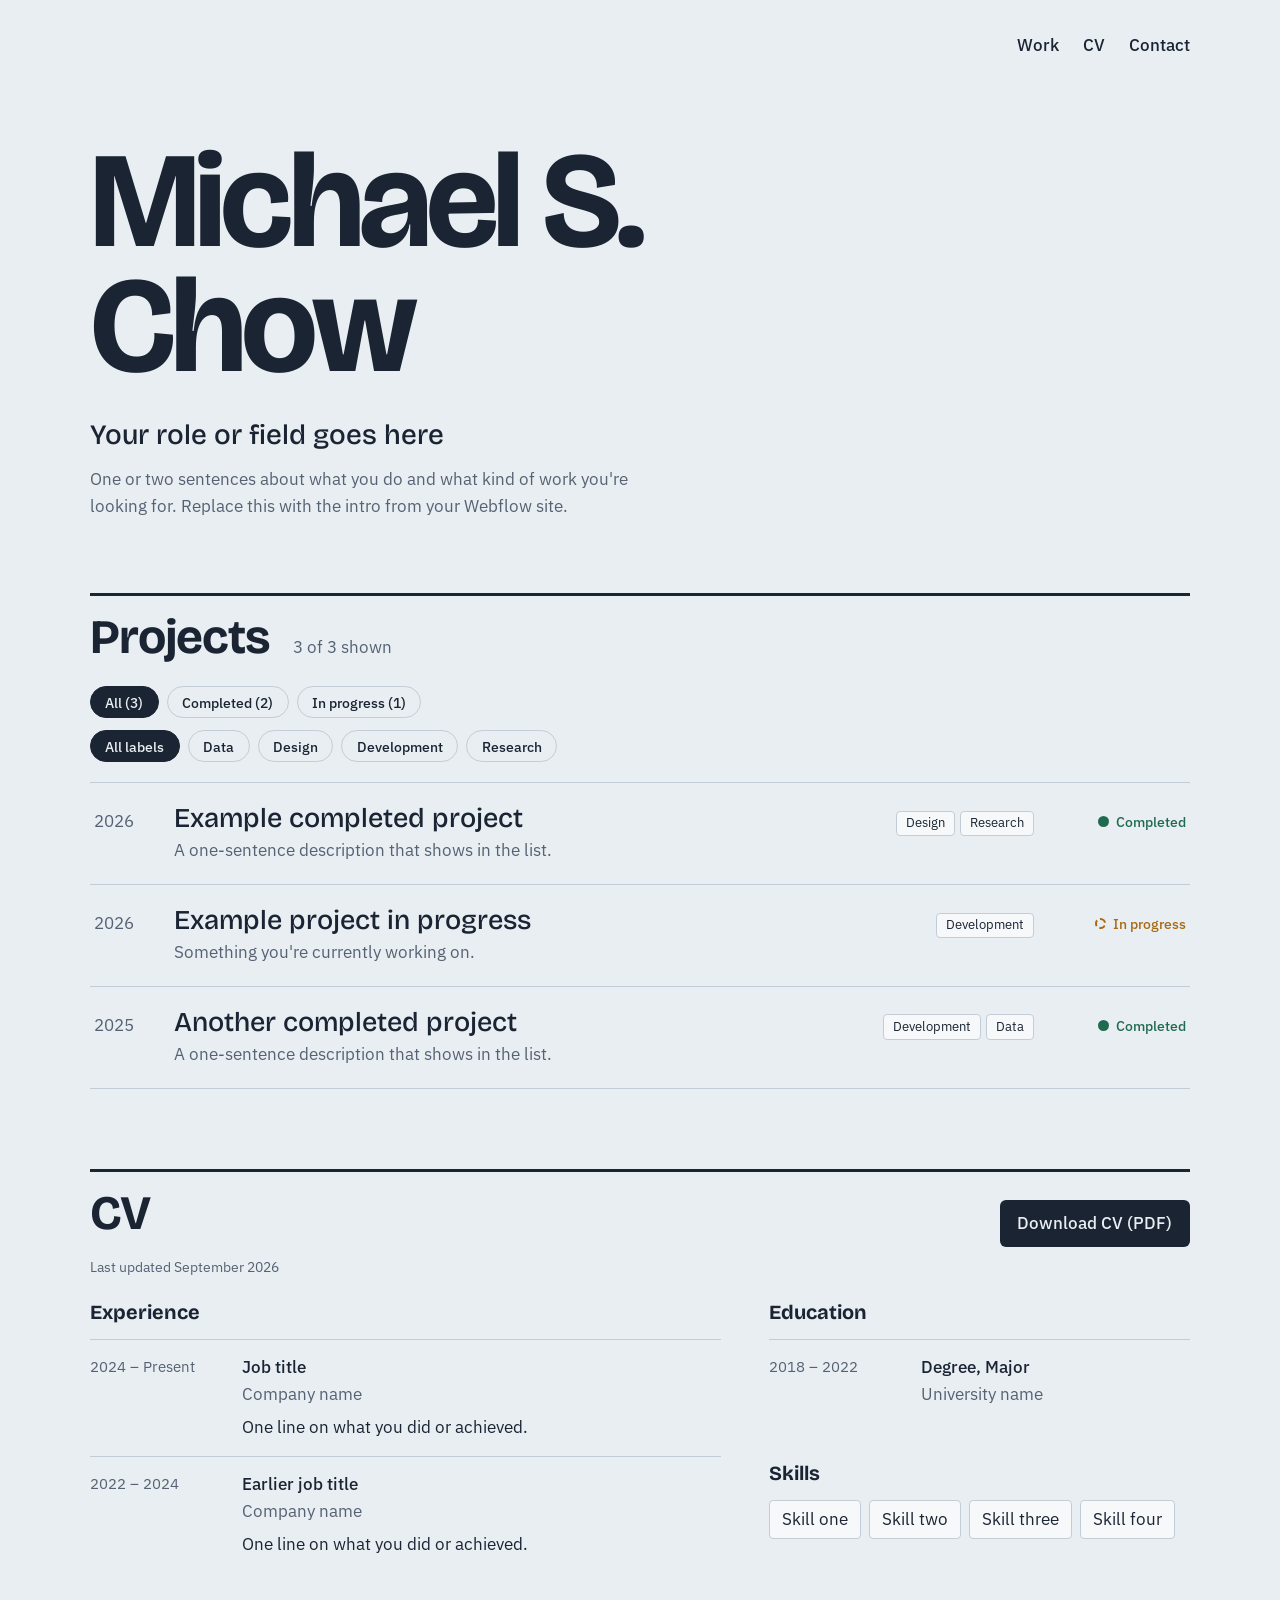
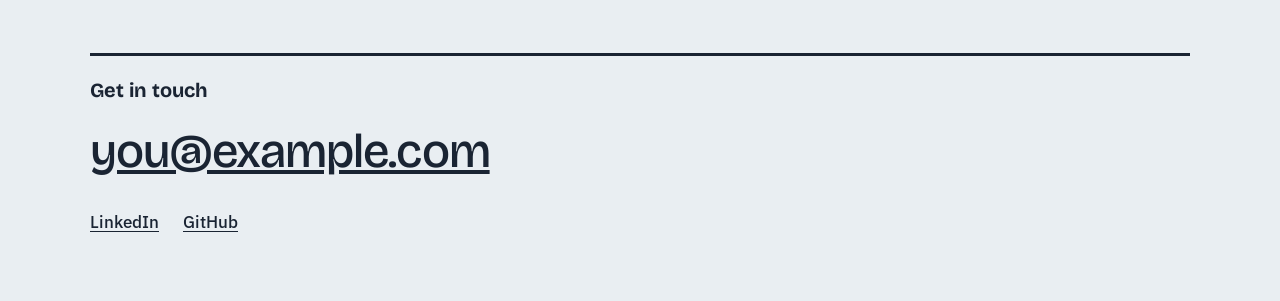
==== index.html @ b833ef38 "Add files via upload" ====
<!doctype html>
<html lang="en">
<head>
  <meta charset="utf-8">
  <meta name="viewport" content="width=device-width, initial-scale=1">
  <title>Portfolio</title>
  <meta name="description" content="Portfolio and CV">
  <link rel="preconnect" href="https://fonts.googleapis.com">
  <link rel="preconnect" href="https://fonts.gstatic.com" crossorigin>
  <link href="https://fonts.googleapis.com/css2?family=Bricolage+Grotesque:opsz,wght@12..96,500;12..96,700&family=IBM+Plex+Sans:wght@400;500&display=swap" rel="stylesheet">
  <link rel="stylesheet" href="styles.css">
</head>
<body>
  <a class="skip" href="#work">Skip to projects</a>

  <header class="top">
    <nav class="nav" aria-label="Main">
      <a href="#work">Work</a>
      <a href="#cv">CV</a>
      <a href="#contact">Contact</a>
    </nav>
    <h1 id="name" class="name"></h1>
    <p id="role" class="role"></p>
    <p id="intro" class="intro"></p>
  </header>

  <main>
    <section id="work" class="work" aria-labelledby="work-h">
      <div class="work-head">
        <h2 id="work-h">Projects</h2>
        <p id="count" class="count" aria-live="polite"></p>
      </div>

      <div class="filters">
        <div class="filter-group" role="group" aria-label="Filter by status" id="status-filters"></div>
        <div class="filter-group" role="group" aria-label="Filter by label" id="label-filters"></div>
      </div>

      <ol id="projects" class="projects"></ol>
      <p id="empty" class="empty" hidden>No projects match these filters. <button type="button" id="reset">Show all projects</button></p>
    </section>

    <section id="cv" class="cv" aria-labelledby="cv-h">
      <div class="cv-head">
        <h2 id="cv-h">CV</h2>
        <a id="cv-download" class="button" download>Download CV (PDF)</a>
        <p id="cv-updated" class="muted"></p>
      </div>
      <div class="cv-body">
        <div>
          <h3>Experience</h3>
          <ul id="experience" class="timeline"></ul>
        </div>
        <div>
          <h3>Education</h3>
          <ul id="education" class="timeline"></ul>
          <h3>Skills</h3>
          <ul id="skills" class="skills"></ul>
        </div>
      </div>
    </section>
  </main>

  <footer id="contact" class="foot">
    <h2>Get in touch</h2>
    <a id="email" class="email"></a>
    <ul id="links" class="links"></ul>
  </footer>

  <script src="content.js"></script>
  <script src="app.js"></script>
</body>
</html>
---- styles.css ----
:root {
  --bg: #e9eef2;
  --surface: #f6f8fa;
  --ink: #1a2433;
  --muted: #566273;
  --line: #c3cdd8;
  --done: #1f6b4f;
  --wip: #a86a12;
  --focus: #2c55c9;
  --display: "Bricolage Grotesque", "Arial Narrow", system-ui, sans-serif;
  --body: "IBM Plex Sans", system-ui, -apple-system, "Segoe UI", sans-serif;
}
@media (prefers-color-scheme: dark) {
  :root {
    --bg: #151b24; --surface: #1d2531; --ink: #e4e9ef; --muted: #9aa6b5;
    --line: #333e4d; --done: #5cc79b; --wip: #e3a84a; --focus: #8aa8ff;
  }
}

* { box-sizing: border-box; }
html { scroll-behavior: smooth; }
@media (prefers-reduced-motion: reduce) { html { scroll-behavior: auto; } }
body {
  margin: 0; background: var(--bg); color: var(--ink);
  font: 400 1.0625rem/1.6 var(--body);
  -webkit-font-smoothing: antialiased;
}
a { color: inherit; text-underline-offset: 3px; }
:focus-visible { outline: 2px solid var(--focus); outline-offset: 3px; border-radius: 2px; }
h1, h2, h3 { font-family: var(--display); line-height: 1.05; margin: 0; }
.muted { color: var(--muted); }
.skip { position: absolute; left: -999px; }
.skip:focus { left: 1rem; top: 1rem; background: var(--ink); color: var(--bg); padding: .5rem .75rem; }

.top, main > section, .foot {
  width: min(1100px, 100% - 2.5rem); margin-inline: auto;
}

/* Header */
.top { padding: 2rem 0 4.5rem; }
.nav { display: flex; gap: 1.5rem; justify-content: flex-end; margin-bottom: 5rem; font-weight: 500; }
.nav a { text-decoration: none; }
.nav a:hover { text-decoration: underline; }
.name {
  font-size: clamp(3.25rem, 11vw, 8.5rem); font-weight: 700;
  letter-spacing: -0.035em; line-height: .92; max-width: 11ch;
}
.role { font-family: var(--display); font-size: clamp(1.25rem, 2.6vw, 1.75rem); font-weight: 500; margin: 1.5rem 0 .5rem; }
.intro { max-width: 58ch; color: var(--muted); margin: 0; }

/* Projects */
.work { padding-bottom: 5rem; }
.work-head, .cv-head {
  display: flex; flex-wrap: wrap; align-items: baseline; gap: .5rem 1.5rem;
  border-top: 3px solid var(--ink); padding-top: 1rem; margin-bottom: 1.5rem;
}
.work-head h2, .cv-head h2 { font-size: clamp(2rem, 5vw, 3rem); letter-spacing: -0.02em; }
.count { margin: 0; color: var(--muted); }

.filters { display: grid; gap: .75rem; margin-bottom: 1.25rem; }
.filter-group { display: flex; flex-wrap: wrap; gap: .5rem; }
.chip {
  font: 500 .9rem var(--body); color: var(--ink); background: transparent;
  border: 1px solid var(--line); border-radius: 999px; padding: .35rem .9rem; cursor: pointer;
}
.chip:hover { border-color: var(--ink); }
.chip[aria-pressed="true"] { background: var(--ink); color: var(--bg); border-color: var(--ink); }

.projects { list-style: none; margin: 0; padding: 0; border-top: 1px solid var(--line); }
.project { border-bottom: 1px solid var(--line); }
.p-row {
  width: 100%; display: grid; align-items: baseline; text-align: left;
  grid-template-columns: 4rem 1fr auto 8.5rem; gap: 1rem;
  padding: 1.25rem .25rem; background: none; border: 0; color: inherit; font: inherit; cursor: pointer;
}
.p-row:hover .p-title { text-decoration: underline; text-decoration-thickness: 2px; text-underline-offset: 4px; }
.p-year { color: var(--muted); font-variant-numeric: tabular-nums; }
.p-main { display: grid; gap: .15rem; }
.p-title { font-family: var(--display); font-size: clamp(1.3rem, 2.4vw, 1.7rem); font-weight: 500; line-height: 1.15; }
.p-summary { color: var(--muted); }
.p-tags { display: flex; flex-wrap: wrap; gap: .35rem; justify-content: flex-end; }
.tag { font-size: .8rem; padding: .1rem .55rem; border-radius: 4px; background: var(--surface); border: 1px solid var(--line); }

.status { display: inline-flex; align-items: center; gap: .45rem; font-size: .9rem; font-weight: 500; justify-self: end; }
.dot { width: .7rem; height: .7rem; border-radius: 50%; flex: none; }
.status.completed { color: var(--done); }
.status.completed .dot { background: var(--done); }
.status.in-progress { color: var(--wip); }
.status.in-progress .dot { border: 2px dashed var(--wip); }

.p-detail { padding: 0 .25rem 1.75rem 5rem; max-width: calc(68ch + 5rem); }
.p-detail p { margin: 0 0 1rem; }
.p-detail img { display: block; width: 100%; max-width: 720px; border-radius: 6px; margin-bottom: 1.25rem; border: 1px solid var(--line); }
.p-links { list-style: none; padding: 0; margin: 0; display: flex; flex-wrap: wrap; gap: 1.25rem; font-weight: 500; }

.empty { color: var(--muted); padding: 2rem 0; }
.empty button { font: inherit; color: var(--ink); background: none; border: 0; text-decoration: underline; cursor: pointer; padding: 0; }

/* CV */
.cv { padding-bottom: 5rem; }
.cv-head .muted { margin: 0; flex-basis: 100%; font-size: .9rem; }
.button {
  display: inline-block; background: var(--ink); color: var(--bg); text-decoration: none;
  font-weight: 500; padding: .6rem 1.1rem; border-radius: 6px; margin-left: auto;
}
.button:hover { background: var(--done); }
.cv-body { display: grid; grid-template-columns: 3fr 2fr; gap: 3rem; }
.cv h3 { font-size: 1.25rem; margin: 0 0 1rem; }
.cv h3 + ul + h3, .timeline + h3 { margin-top: 2.5rem; }
.timeline { list-style: none; margin: 0; padding: 0; }
.timeline li { display: grid; grid-template-columns: 8.5rem 1fr; gap: 1rem; padding: .9rem 0; border-top: 1px solid var(--line); }
.t-dates { color: var(--muted); font-size: .95rem; font-variant-numeric: tabular-nums; }
.timeline strong { display: block; font-weight: 500; }
.t-org { color: var(--muted); }
.timeline p { margin: .35rem 0 0; }
.skills { list-style: none; padding: 0; margin: 0; display: flex; flex-wrap: wrap; gap: .5rem; }
.skills li { padding: .3rem .75rem; border: 1px solid var(--line); border-radius: 4px; background: var(--surface); }

/* Footer */
.foot { border-top: 3px solid var(--ink); padding: 1.5rem 0 4rem; }
.foot h2 { font-size: 1.25rem; margin-bottom: .75rem; }
.email { font-family: var(--display); font-size: clamp(1.5rem, 5vw, 3rem); font-weight: 500; letter-spacing: -0.02em; word-break: break-word; }
.links { list-style: none; padding: 0; margin: 1.25rem 0 0; display: flex; gap: 1.5rem; font-weight: 500; }

/* Small screens */
@media (max-width: 760px) {
  .nav { margin-bottom: 3rem; }
  .p-row { grid-template-columns: 1fr auto; gap: .5rem 1rem; }
  .p-year { grid-column: 1; grid-row: 1; font-size: .9rem; }
  .status { grid-column: 2; grid-row: 1; }
  .p-main { grid-column: 1 / -1; }
  .p-tags { grid-column: 1 / -1; justify-content: flex-start; }
  .p-detail { padding-left: .25rem; }
  .cv-body { grid-template-columns: 1fr; gap: 1rem; }
  .timeline li { grid-template-columns: 1fr; gap: .25rem; }
  .button { margin-left: 0; }
}
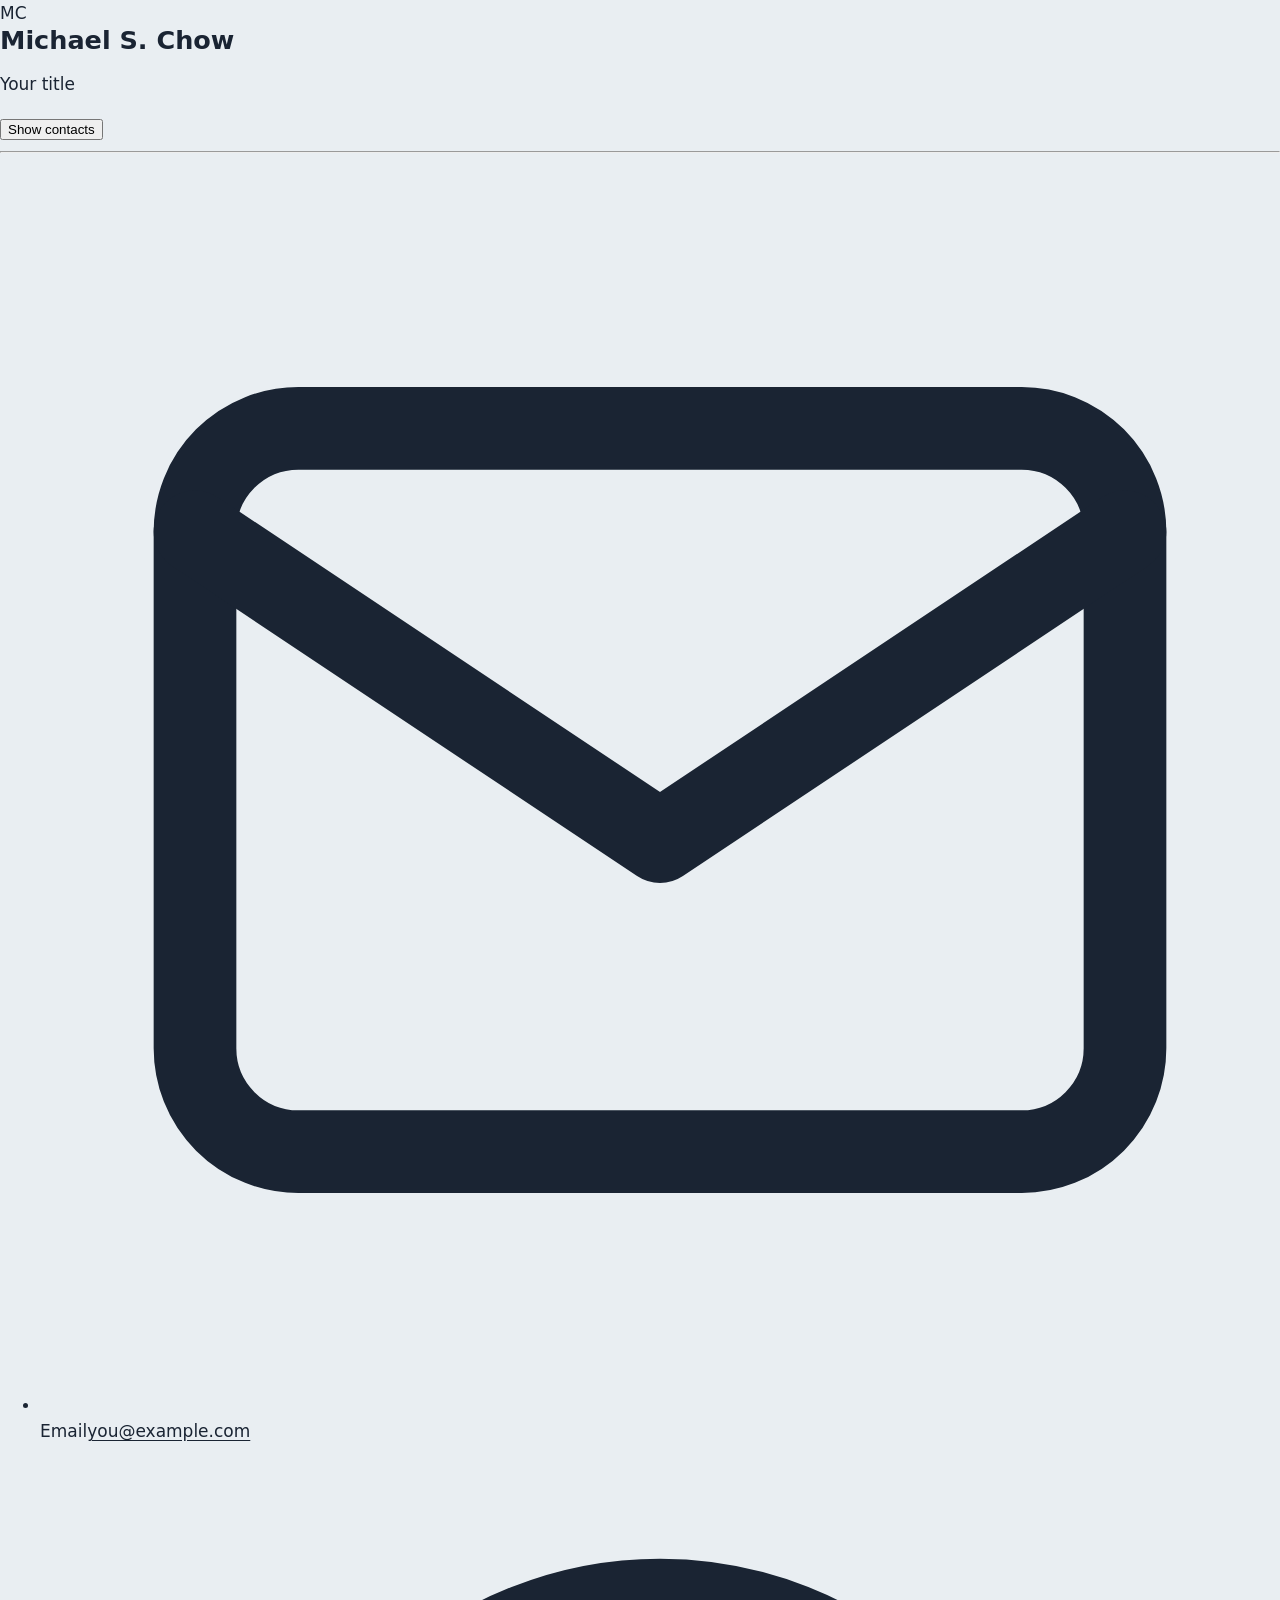
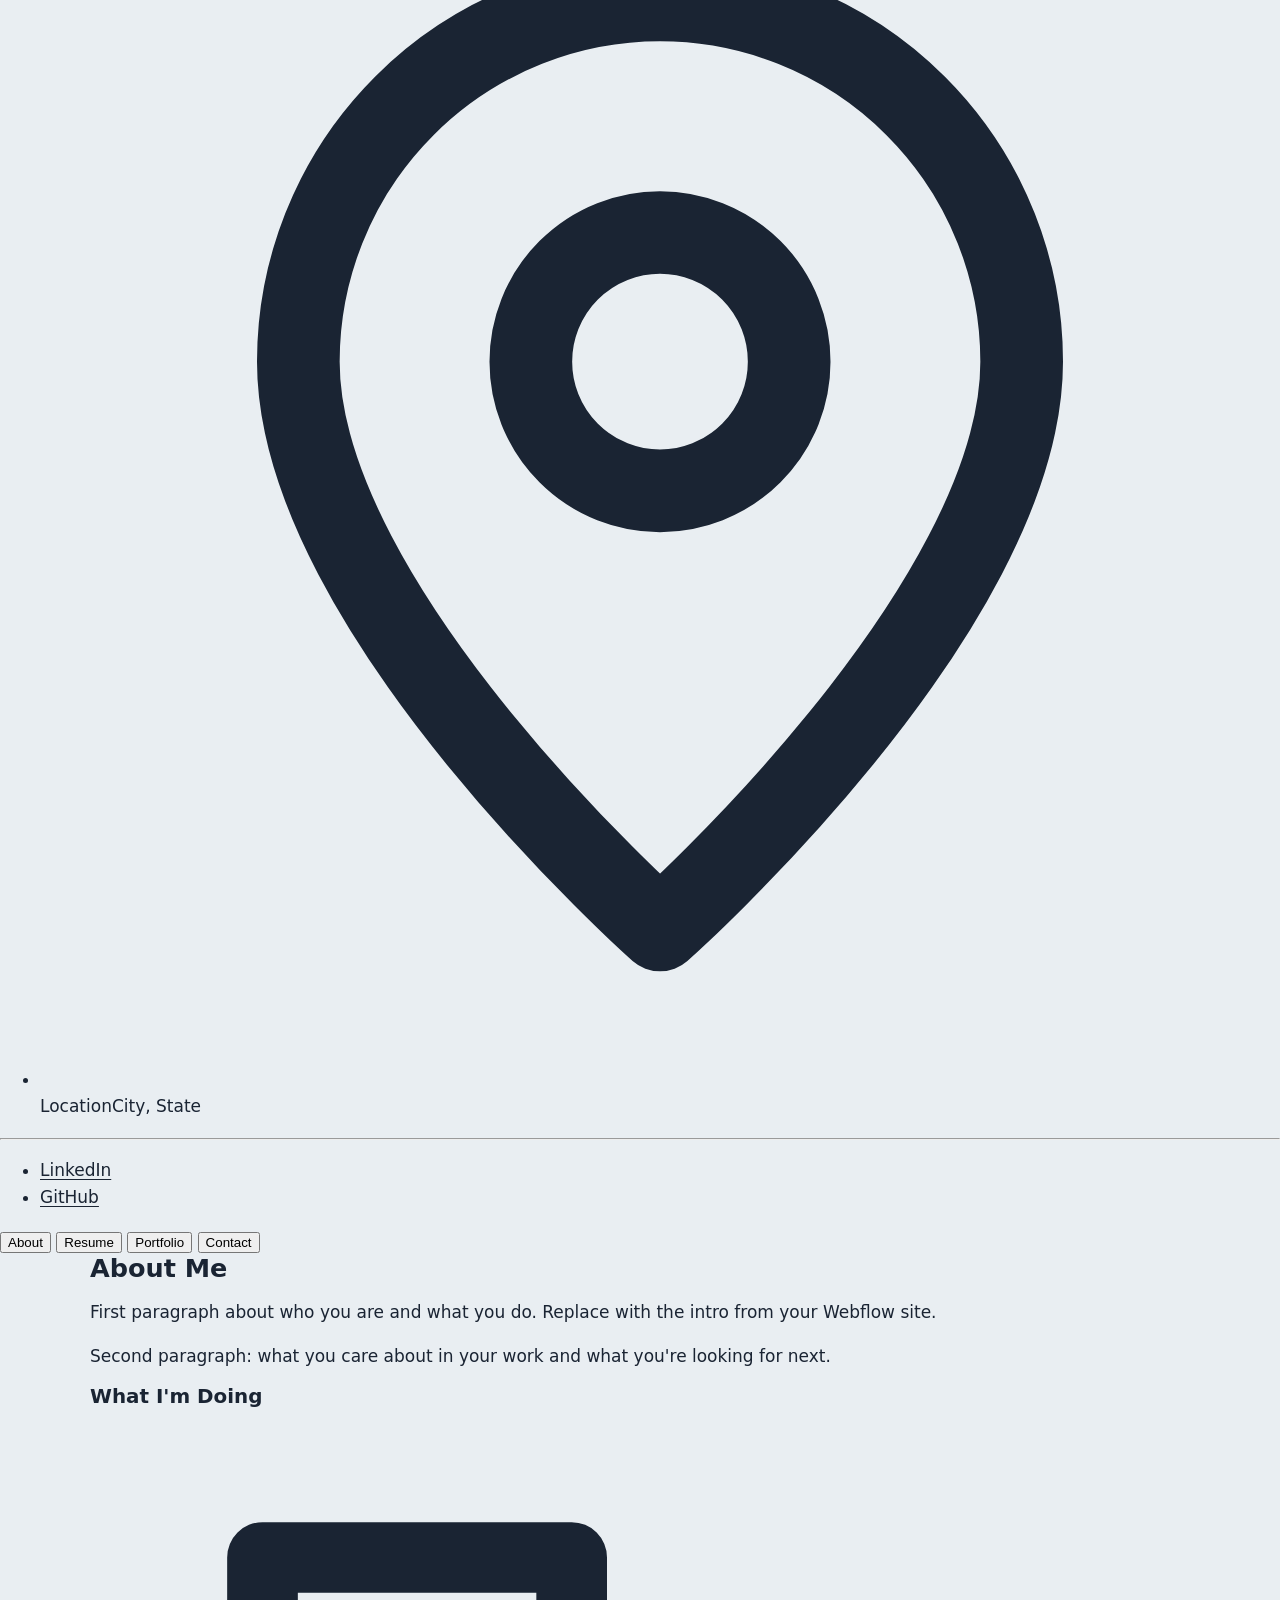
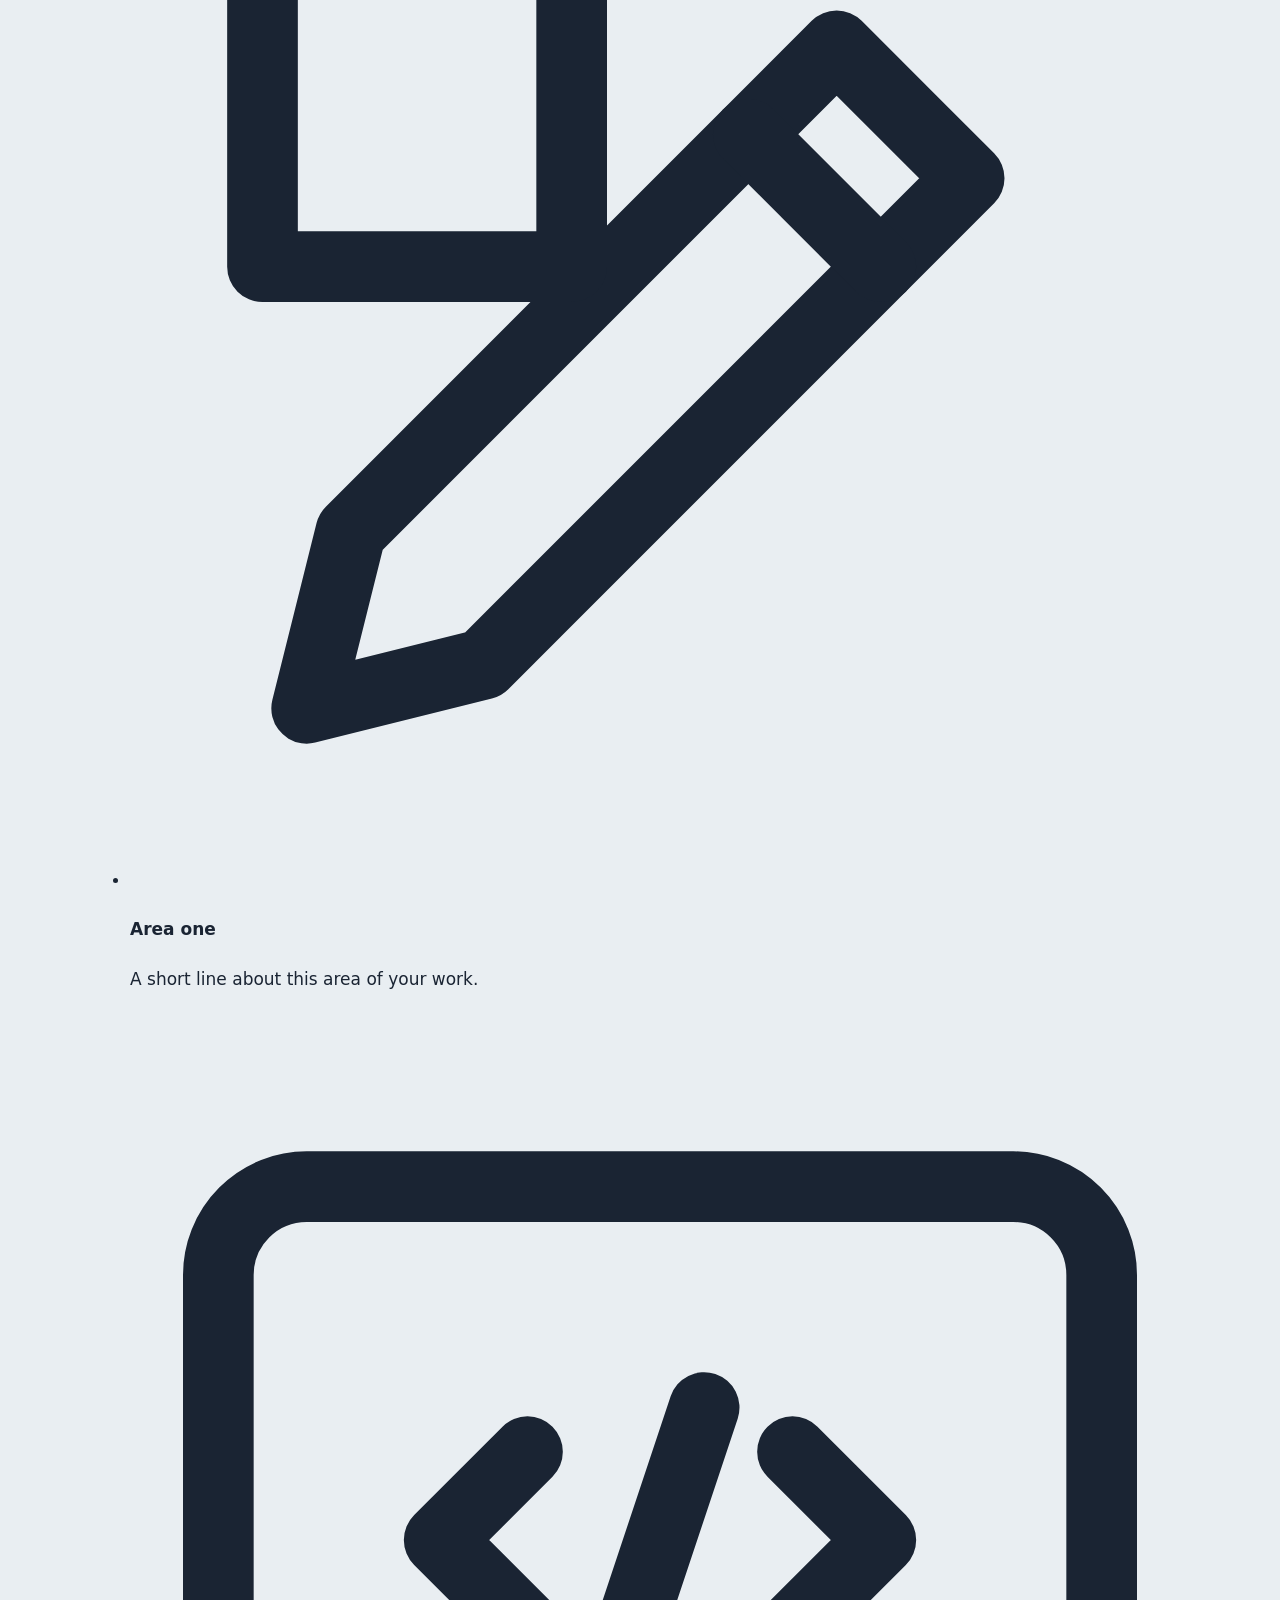
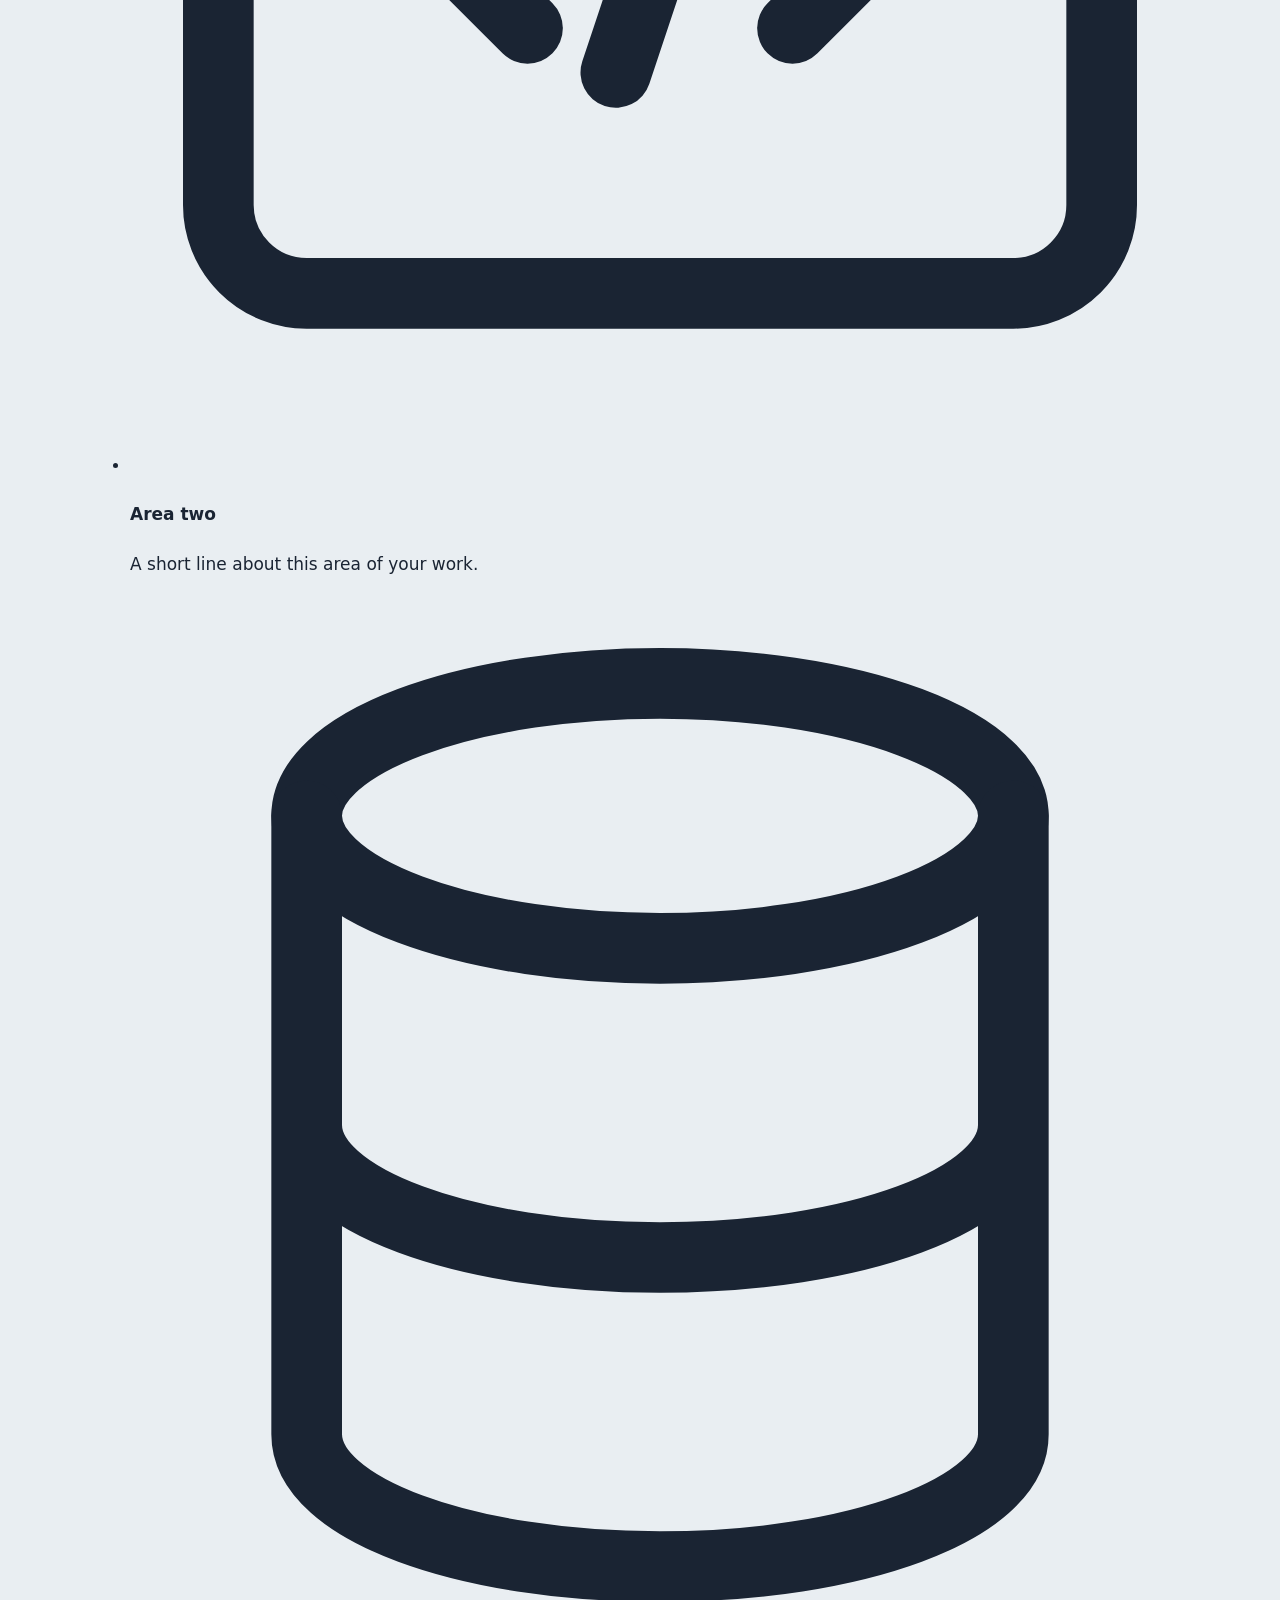
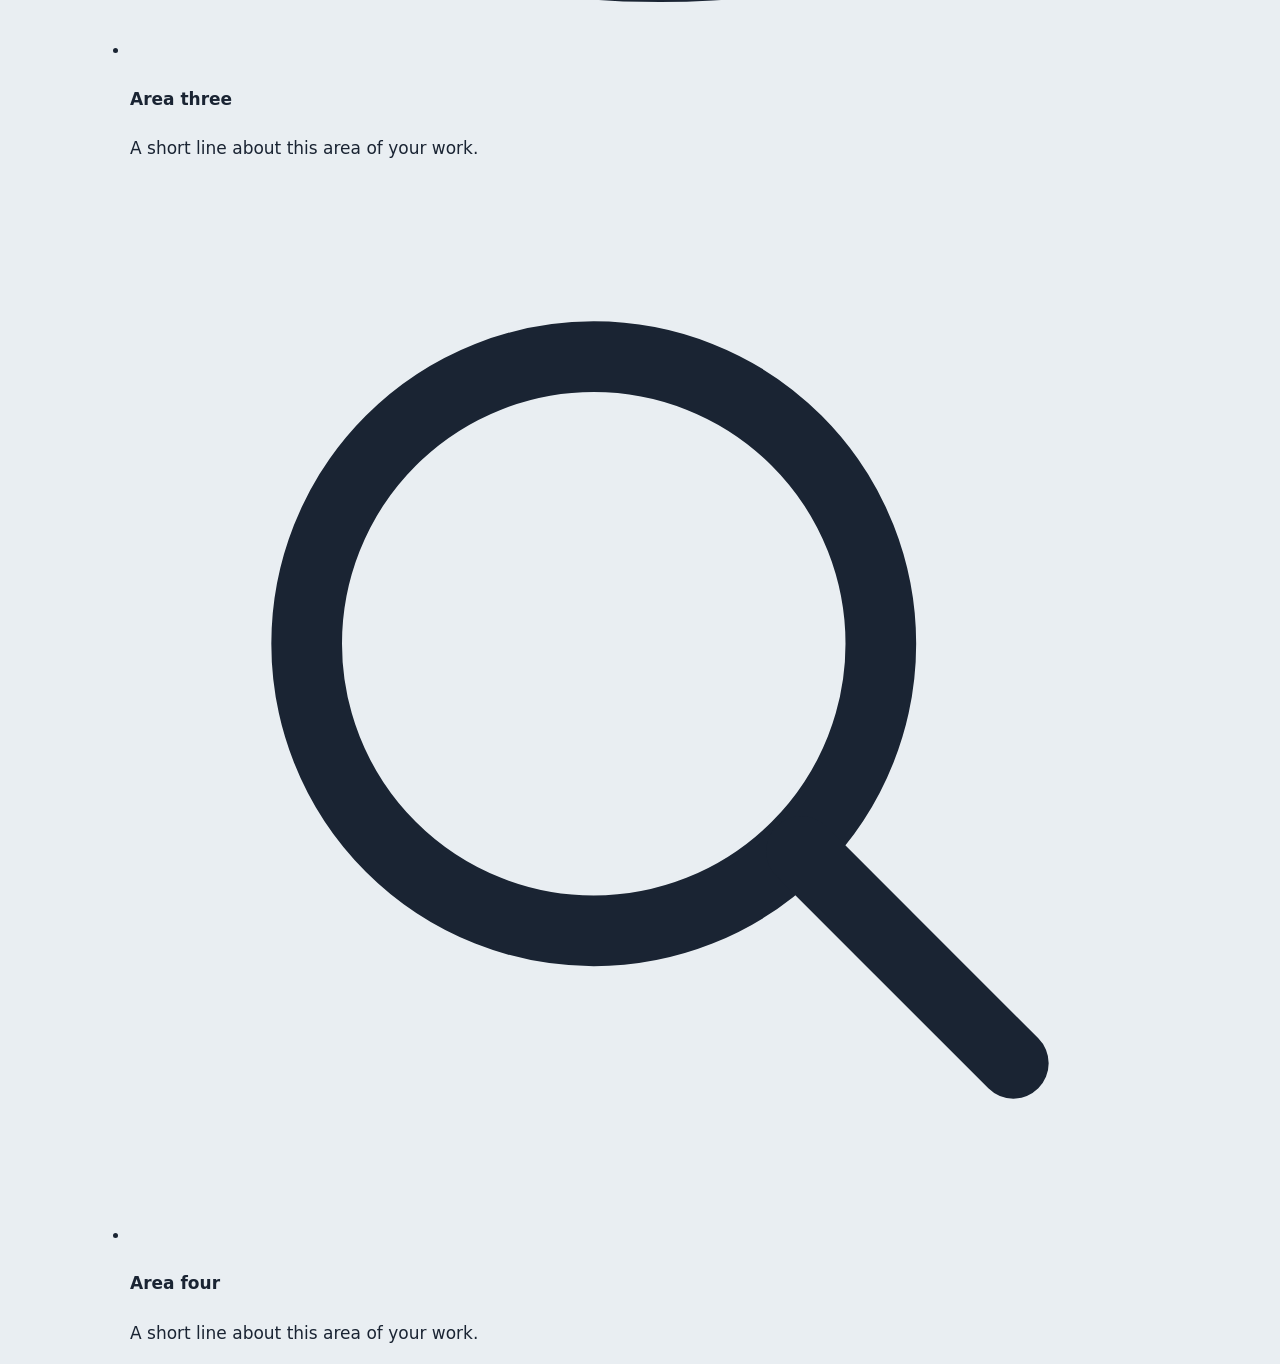
==== commit a9dcae9b: "Update index.html to dark portfolio design" ====
--- a/index.html
+++ b/index.html
@@ -7,65 +7,89 @@
   <meta name="description" content="Portfolio and CV">
   <link rel="preconnect" href="https://fonts.googleapis.com">
   <link rel="preconnect" href="https://fonts.gstatic.com" crossorigin>
-  <link href="https://fonts.googleapis.com/css2?family=Bricolage+Grotesque:opsz,wght@12..96,500;12..96,700&family=IBM+Plex+Sans:wght@400;500&display=swap" rel="stylesheet">
+  <link href="https://fonts.googleapis.com/css2?family=Poppins:wght@300;400;500;600&display=swap" rel="stylesheet">
   <link rel="stylesheet" href="styles.css">
 </head>
 <body>
-  <a class="skip" href="#work">Skip to projects</a>
+  <div class="page">
 
-  <header class="top">
-    <nav class="nav" aria-label="Main">
-      <a href="#work">Work</a>
-      <a href="#cv">CV</a>
-      <a href="#contact">Contact</a>
-    </nav>
-    <h1 id="name" class="name"></h1>
-    <p id="role" class="role"></p>
-    <p id="intro" class="intro"></p>
-  </header>
+    <aside class="sidebar" id="sidebar">
+      <div class="profile">
+        <div class="avatar" id="avatar"></div>
+        <div class="profile-text">
+          <h1 id="name"></h1>
+          <p class="badge" id="title"></p>
+        </div>
+        <button class="more" id="more" type="button" aria-expanded="false" aria-controls="contacts">Show contacts</button>
+      </div>
+      <div class="contacts" id="contacts">
+        <hr>
+        <ul class="contact-list" id="contact-list"></ul>
+        <hr>
+        <ul class="social" id="social"></ul>
+      </div>
+    </aside>
 
-  <main>
-    <section id="work" class="work" aria-labelledby="work-h">
-      <div class="work-head">
-        <h2 id="work-h">Projects</h2>
-        <p id="count" class="count" aria-live="polite"></p>
-      </div>
+    <main class="panel">
+      <nav class="tabs" aria-label="Sections">
+        <button type="button" data-tab="about">About</button>
+        <button type="button" data-tab="resume">Resume</button>
+        <button type="button" data-tab="portfolio">Portfolio</button>
+        <button type="button" data-tab="contact">Contact</button>
+      </nav>
 
-      <div class="filters">
-        <div class="filter-group" role="group" aria-label="Filter by status" id="status-filters"></div>
-        <div class="filter-group" role="group" aria-label="Filter by label" id="label-filters"></div>
-      </div>
+      <section class="tab" id="tab-about">
+        <h2 class="heading">About Me</h2>
+        <div id="about-text" class="about-text"></div>
+        <h3 class="subheading">What I'm Doing</h3>
+        <ul class="services" id="services"></ul>
+      </section>
 
-      <ol id="projects" class="projects"></ol>
-      <p id="empty" class="empty" hidden>No projects match these filters. <button type="button" id="reset">Show all projects</button></p>
-    </section>
+      <section class="tab" id="tab-resume" hidden>
+        <h2 class="heading">Resume</h2>
+        <div class="cv-bar">
+          <a class="btn" id="cv-download" download>Download CV (PDF)</a>
+          <span class="muted" id="cv-updated"></span>
+        </div>
+        <div class="timeline-block">
+          <h3 class="subheading with-icon"><span class="icon-box" data-icon="book"></span>Education</h3>
+          <ol class="timeline" id="education"></ol>
+        </div>
+        <div class="timeline-block">
+          <h3 class="subheading with-icon"><span class="icon-box" data-icon="briefcase"></span>Experience</h3>
+          <ol class="timeline" id="experience"></ol>
+        </div>
+        <h3 class="subheading">Skills</h3>
+        <ul class="skills" id="skills"></ul>
+      </section>
 
-    <section id="cv" class="cv" aria-labelledby="cv-h">
-      <div class="cv-head">
-        <h2 id="cv-h">CV</h2>
-        <a id="cv-download" class="button" download>Download CV (PDF)</a>
-        <p id="cv-updated" class="muted"></p>
-      </div>
-      <div class="cv-body">
-        <div>
-          <h3>Experience</h3>
-          <ul id="experience" class="timeline"></ul>
+      <section class="tab" id="tab-portfolio" hidden>
+        <h2 class="heading">Portfolio</h2>
+        <div class="filters">
+          <div class="filter-row" role="group" aria-label="Filter by status" id="status-filters"></div>
+          <div class="filter-row" role="group" aria-label="Filter by label" id="label-filters"></div>
         </div>
-        <div>
-          <h3>Education</h3>
-          <ul id="education" class="timeline"></ul>
-          <h3>Skills</h3>
-          <ul id="skills" class="skills"></ul>
-        </div>
-      </div>
-    </section>
-  </main>
+        <ul class="grid" id="projects"></ul>
+        <p class="empty" id="empty" hidden>No projects match these filters. <button type="button" id="reset">Show all projects</button></p>
+      </section>
 
-  <footer id="contact" class="foot">
-    <h2>Get in touch</h2>
-    <a id="email" class="email"></a>
-    <ul id="links" class="links"></ul>
-  </footer>
+      <section class="tab" id="tab-contact" hidden>
+        <h2 class="heading">Contact</h2>
+        <p class="about-text">The best way to reach me is by email.</p>
+        <a class="big-email" id="big-email"></a>
+        <ul class="social big" id="social-big"></ul>
+      </section>
+    </main>
+  </div>
+
+  <dialog class="modal" id="modal" aria-labelledby="m-title">
+    <button class="close" type="button" id="m-close" aria-label="Close">&times;</button>
+    <div id="m-image"></div>
+    <p class="m-meta" id="m-meta"></p>
+    <h3 id="m-title"></h3>
+    <p id="m-details"></p>
+    <ul class="m-links" id="m-links"></ul>
+  </dialog>
 
   <script src="content.js"></script>
   <script src="app.js"></script>
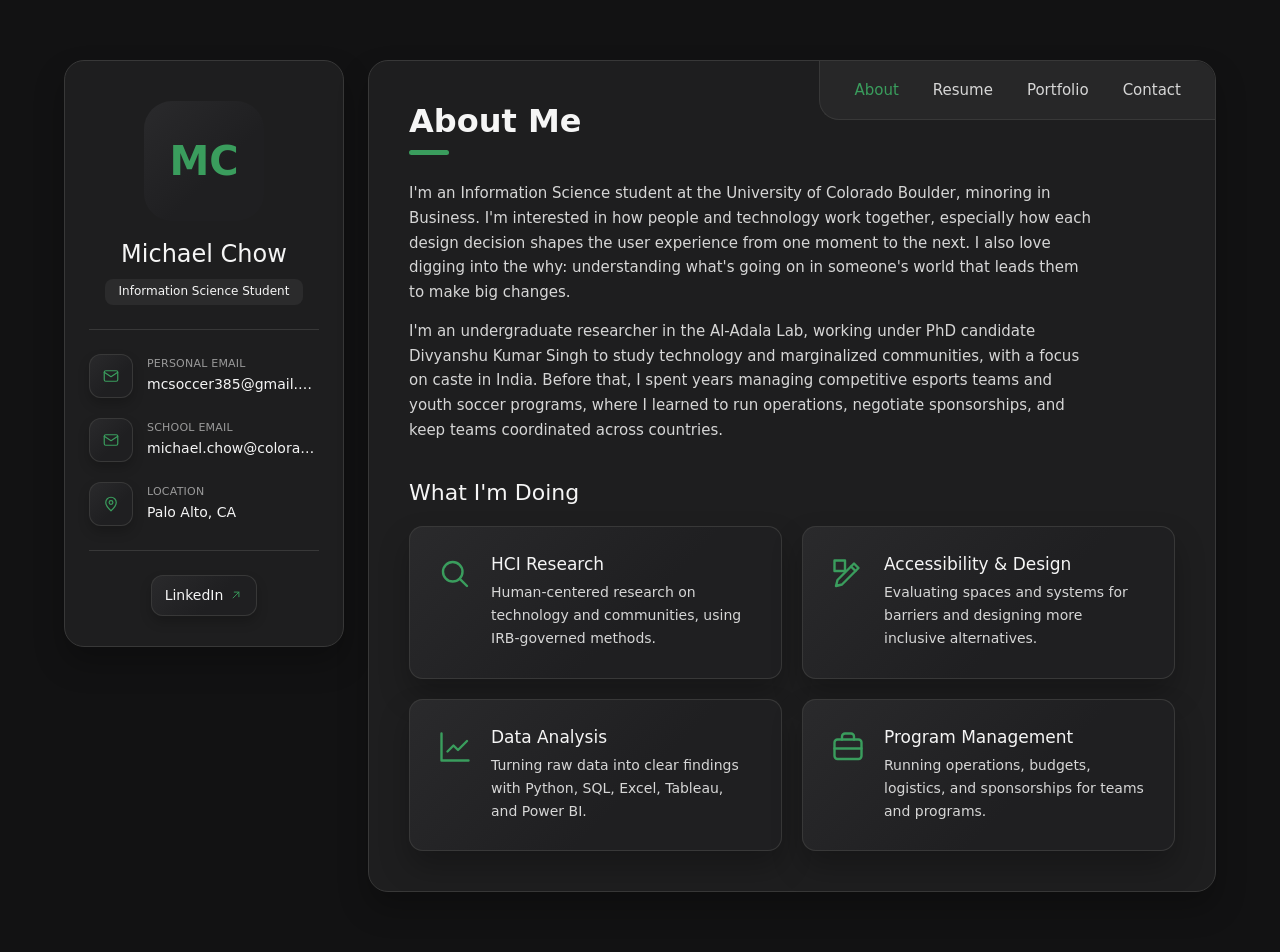
==== commit cf9edbc5: "Forest green theme, CV content, project pages, new projects" ====
--- a/index.html
+++ b/index.html
@@ -55,10 +55,7 @@
           <h3 class="subheading with-icon"><span class="icon-box" data-icon="book"></span>Education</h3>
           <ol class="timeline" id="education"></ol>
         </div>
-        <div class="timeline-block">
-          <h3 class="subheading with-icon"><span class="icon-box" data-icon="briefcase"></span>Experience</h3>
-          <ol class="timeline" id="experience"></ol>
-        </div>
+        <div id="experience-groups"></div>
         <h3 class="subheading">Skills</h3>
         <ul class="skills" id="skills"></ul>
       </section>
@@ -73,23 +70,19 @@
         <p class="empty" id="empty" hidden>No projects match these filters. <button type="button" id="reset">Show all projects</button></p>
       </section>
 
+      <section class="tab" id="tab-project" hidden>
+        <div id="project-view"></div>
+      </section>
+
       <section class="tab" id="tab-contact" hidden>
         <h2 class="heading">Contact</h2>
         <p class="about-text">The best way to reach me is by email.</p>
-        <a class="big-email" id="big-email"></a>
+        <ul class="email-list" id="email-list"></ul>
         <ul class="social big" id="social-big"></ul>
       </section>
     </main>
   </div>
 
-  <dialog class="modal" id="modal" aria-labelledby="m-title">
-    <button class="close" type="button" id="m-close" aria-label="Close">&times;</button>
-    <div id="m-image"></div>
-    <p class="m-meta" id="m-meta"></p>
-    <h3 id="m-title"></h3>
-    <p id="m-details"></p>
-    <ul class="m-links" id="m-links"></ul>
-  </dialog>
 
   <script src="content.js"></script>
   <script src="app.js"></script>
--- a/styles.css
+++ b/styles.css
@@ -1,137 +1,257 @@
 :root {
-  --bg: #e9eef2;
-  --surface: #f6f8fa;
-  --ink: #1a2433;
-  --muted: #566273;
-  --line: #c3cdd8;
-  --done: #1f6b4f;
-  --wip: #a86a12;
-  --focus: #2c55c9;
-  --display: "Bricolage Grotesque", "Arial Narrow", system-ui, sans-serif;
-  --body: "IBM Plex Sans", system-ui, -apple-system, "Segoe UI", sans-serif;
-}
-@media (prefers-color-scheme: dark) {
-  :root {
-    --bg: #151b24; --surface: #1d2531; --ink: #e4e9ef; --muted: #9aa6b5;
-    --line: #333e4d; --done: #5cc79b; --wip: #e3a84a; --focus: #8aa8ff;
+  --bg: #121213;
+  --panel: #1e1e1f;
+  --card: linear-gradient(135deg, #2a2a2c 0%, #1f1f21 60%);
+  --raise: #2b2b2c;
+  --line: #383838;
+  --text: #f5f5f5;
+  --soft: #d6d6d6;
+  --muted: #9a9a9a;
+  --gold: #3a9d5d;
+  --gold-soft: rgba(58, 157, 93, .14);
+  --wip: #7ab8ff;
+  --shadow: 0 16px 30px rgba(0, 0, 0, .25);
+  --radius: 20px;
+  --font: "Poppins", system-ui, -apple-system, "Segoe UI", sans-serif;
+}
+* { box-sizing: border-box; }
+body {
+  margin: 0; background: var(--bg); color: var(--soft);
+  font: 300 15px/1.65 var(--font); -webkit-font-smoothing: antialiased;
+}
+h1, h2, h3, h4 { color: var(--text); font-weight: 500; margin: 0; line-height: 1.25; }
+a { color: inherit; }
+button { font-family: inherit; }
+:focus-visible { outline: 2px solid var(--gold); outline-offset: 3px; border-radius: 6px; }
+hr { border: 0; height: 1px; background: var(--line); margin: 24px 0; }
+.muted { color: var(--muted); font-size: 13px; }
+.ico { display: inline-flex; width: 20px; height: 20px; }
+.ico svg { width: 100%; height: 100%; }
+
+.page {
+  max-width: 1200px; margin: 0 auto; padding: 60px 24px;
+  display: grid; grid-template-columns: 280px 1fr; gap: 24px; align-items: start;
+}
+
+/* Sidebar */
+.sidebar {
+  position: sticky; top: 60px;
+  background: var(--panel); border: 1px solid var(--line); border-radius: var(--radius);
+  padding: 40px 24px 30px; box-shadow: var(--shadow);
+}
+.profile { display: flex; flex-direction: column; align-items: center; text-align: center; gap: 18px; }
+.avatar {
+  width: 120px; height: 120px; border-radius: 28px; background: var(--card);
+  display: grid; place-items: center; overflow: hidden;
+  color: var(--gold); font-size: 40px; font-weight: 600;
+}
+.avatar img { width: 100%; height: 100%; object-fit: cover; }
+.profile h1 { font-size: 24px; }
+.badge {
+  display: inline-block; margin: 10px 0 0; padding: 3px 14px; border-radius: 8px;
+  background: var(--raise); color: var(--text); font-size: 12px; font-weight: 400;
+}
+.more { display: none; }
+.contact-list { list-style: none; margin: 0; padding: 0; display: grid; gap: 20px; }
+.contact-list li { display: flex; align-items: center; gap: 14px; min-width: 0; }
+.icon-box {
+  flex: none; width: 44px; height: 44px; border-radius: 12px;
+  display: grid; place-items: center; color: var(--gold);
+  background: var(--card); box-shadow: inset 0 0 0 1px var(--line), 0 6px 12px rgba(0,0,0,.2);
+}
+.icon-box .ico { width: 18px; height: 18px; }
+.c-text { display: grid; min-width: 0; }
+.c-label { font-size: 11px; color: var(--muted); text-transform: uppercase; letter-spacing: .02em; }
+.c-value { color: var(--text); font-size: 14px; text-decoration: none; overflow: hidden; text-overflow: ellipsis; white-space: nowrap; }
+a.c-value:hover { color: var(--gold); }
+.social { list-style: none; margin: 0; padding: 0; display: flex; flex-wrap: wrap; justify-content: center; gap: 10px; }
+.social-btn {
+  display: inline-flex; align-items: center; gap: 6px;
+  padding: 9px 14px; border-radius: 12px; text-decoration: none;
+  color: var(--text); font-size: 14px; font-weight: 400;
+  background: var(--card); box-shadow: inset 0 0 0 1px var(--line), 0 6px 12px rgba(0,0,0,.2);
+  transition: color .15s ease, box-shadow .15s ease;
+}
+.social-btn .ico { width: 14px; height: 14px; color: var(--gold); }
+.social-btn:hover { color: var(--gold); box-shadow: inset 0 0 0 1px var(--gold), 0 6px 12px rgba(0,0,0,.2); }
+
+/* Main panel */
+.panel {
+  position: relative; min-height: 80vh;
+  background: var(--panel); border: 1px solid var(--line); border-radius: var(--radius);
+  padding: 40px; box-shadow: var(--shadow);
+}
+.tabs {
+  position: absolute; top: 0; right: 0;
+  display: flex; gap: 6px; padding: 0 20px;
+  background: rgba(43, 43, 44, .75); backdrop-filter: blur(10px);
+  border: 1px solid var(--line); border-top: 0; border-right: 0;
+  border-radius: 0 var(--radius) 0 var(--radius);
+}
+.tabs button {
+  background: none; border: 0; color: var(--soft); font-size: 15px; font-weight: 400;
+  padding: 20px 14px; cursor: pointer;
+}
+.tabs button:hover { color: var(--text); }
+.tabs button[aria-current="page"] { color: var(--gold); }
+
+.heading { font-size: 32px; font-weight: 600; padding-bottom: 14px; margin-bottom: 26px; position: relative; }
+.heading::after {
+  content: ""; position: absolute; left: 0; bottom: 0; width: 40px; height: 5px;
+  border-radius: 3px; background: var(--gold);
+}
+.subheading { font-size: 22px; margin: 36px 0 20px; }
+.about-text p, p.about-text { margin: 0 0 14px; max-width: 72ch; }
+
+/* Service cards */
+.services { list-style: none; margin: 0; padding: 0; display: grid; grid-template-columns: repeat(2, 1fr); gap: 20px; }
+.card {
+  background: var(--card); border-radius: 14px; padding: 28px;
+  box-shadow: inset 0 0 0 1px var(--line), var(--shadow);
+}
+.service { display: flex; gap: 18px; align-items: flex-start; }
+.service > .ico { width: 36px; height: 36px; color: var(--gold); flex: none; margin-top: 2px; }
+.service h4 { font-size: 17px; margin-bottom: 6px; }
+.service p { margin: 0; font-size: 14px; }
+
+/* Resume */
+.cv-bar { display: flex; flex-wrap: wrap; align-items: center; gap: 12px 18px; margin-bottom: 8px; }
+.btn {
+  display: inline-block; text-decoration: none; font-size: 14px; font-weight: 500;
+  color: var(--gold); padding: 11px 20px; border-radius: 12px;
+  background: var(--card); box-shadow: inset 0 0 0 1px var(--line), var(--shadow);
+}
+.btn:hover { background: var(--gold-soft); }
+.with-icon { display: flex; align-items: center; gap: 16px; }
+.timeline { list-style: none; margin: 0 0 0 22px; padding: 0 0 0 42px; border-left: 1px solid var(--line); }
+.timeline li { position: relative; padding-bottom: 24px; }
+.timeline li:last-child { padding-bottom: 0; }
+.timeline li::before {
+  content: ""; position: absolute; left: -47px; top: 6px; width: 8px; height: 8px;
+  border-radius: 50%; background: var(--gold); box-shadow: 0 0 0 4px var(--line);
+}
+.timeline h4 { font-size: 15px; }
+.t-dates { color: var(--gold); font-size: 14px; font-weight: 400; }
+.timeline p { margin: 4px 0 0; }
+.skills { list-style: none; margin: 0; padding: 0; display: flex; flex-wrap: wrap; gap: 10px; }
+.skills li { padding: 8px 16px; border-radius: 10px; background: var(--raise); color: var(--text); font-size: 14px; }
+
+/* Portfolio */
+.filters { display: grid; gap: 10px; margin-bottom: 28px; }
+.filter-row { display: flex; flex-wrap: wrap; gap: 6px 22px; }
+.chip {
+  background: none; border: 0; padding: 4px 0; cursor: pointer;
+  color: var(--soft); font-size: 15px; font-weight: 400;
+}
+.chip:hover { color: var(--text); }
+.chip[aria-pressed="true"] { color: var(--gold); }
+.filter-row + .filter-row { padding-top: 10px; border-top: 1px solid var(--line); }
+
+.grid { list-style: none; margin: 0; padding: 0; display: grid; grid-template-columns: repeat(auto-fill, minmax(220px, 1fr)); gap: 28px; }
+.project { width: 100%; background: none; border: 0; padding: 0; text-align: left; cursor: pointer; color: inherit; display: grid; gap: 4px; }
+.thumb {
+  position: relative; display: block; aspect-ratio: 4 / 3; border-radius: 16px; overflow: hidden;
+  background: var(--card); box-shadow: inset 0 0 0 1px var(--line); margin-bottom: 10px;
+}
+.thumb img { width: 100%; height: 100%; object-fit: cover; transition: transform .25s ease; }
+.tile { position: absolute; inset: 0; display: grid; place-items: center; font-size: 44px; font-weight: 600; color: var(--gold); opacity: .8; }
+.view {
+  position: absolute; inset: 0; display: grid; place-items: center;
+  background: rgba(0,0,0,.45); opacity: 0; transition: opacity .2s ease;
+}
+.view .ico { width: 44px; height: 44px; padding: 11px; border-radius: 12px; background: var(--raise); color: var(--gold); }
+.project:hover .view, .project:focus-visible .view { opacity: 1; }
+.project:hover img { transform: scale(1.06); }
+.p-title { color: var(--text); font-size: 15px; font-weight: 400; }
+.p-cat { color: var(--muted); font-size: 13px; }
+
+.status {
+  display: inline-flex; align-items: center; gap: 6px;
+  font-size: 12px; font-weight: 500; padding: 3px 10px; border-radius: 999px;
+}
+.thumb .status { position: absolute; top: 10px; left: 10px; background: rgba(18,18,19,.85); }
+.dot { width: 7px; height: 7px; border-radius: 50%; }
+.status.completed { color: var(--gold); }
+.status.completed .dot { background: var(--gold); }
+.status.in-progress { color: var(--wip); }
+.status.in-progress .dot { border: 1.5px dashed var(--wip); width: 8px; height: 8px; }
+.empty { color: var(--muted); }
+.empty button { background: none; border: 0; color: var(--gold); text-decoration: underline; cursor: pointer; padding: 0; font-size: inherit; }
+
+/* Contact */
+.email-list { list-style: none; margin: 8px 0 28px; padding: 0; display: grid; gap: 18px; }
+.email-list li { display: grid; gap: 2px; }
+.big-email { font-size: clamp(20px, 3.6vw, 30px); font-weight: 500; color: var(--gold); text-decoration: none; word-break: break-word; }
+.big-email:hover { text-decoration: underline; }
+.social.big { justify-content: flex-start; }
+.social.big .social-btn { font-size: 15px; padding: 11px 18px; }
+
+/* Project page */
+.project { text-decoration: none; }
+.back {
+  display: inline-block; margin-bottom: 22px; font-size: 14px; color: var(--muted); text-decoration: none;
+}
+.back::before { content: "‹ "; }
+.back:hover { color: var(--gold); }
+.pj-head .heading { margin-bottom: 18px; padding-right: 0; }
+.pj-meta { display: flex; flex-wrap: wrap; align-items: center; gap: 10px; margin: 0; color: var(--muted); font-size: 14px; }
+.pj-meta .status { background: var(--raise); }
+.pj-lead { font-size: 18px; color: var(--text); margin: 18px 0 0; max-width: 60ch; line-height: 1.55; }
+.pj-hero { margin: 30px 0 0; border-radius: 16px; overflow: hidden; box-shadow: inset 0 0 0 1px var(--line); }
+.pj-hero img { display: block; width: 100%; max-height: 520px; object-fit: cover; }
+.facts {
+  display: grid; grid-template-columns: repeat(auto-fit, minmax(160px, 1fr)); gap: 1px;
+  margin: 30px 0 0; background: var(--line); border: 1px solid var(--line); border-radius: 14px; overflow: hidden;
+}
+.facts div { background: var(--panel); padding: 16px 18px; }
+.facts dt { font-size: 12px; color: var(--muted); margin-bottom: 4px; }
+.facts dd { margin: 0; color: var(--text); font-size: 14px; }
+.pj-section p { margin: 0 0 12px; max-width: 70ch; }
+.pj-points { margin: 0; padding-left: 20px; max-width: 70ch; display: grid; gap: 8px; }
+.pj-points li::marker { color: var(--gold); }
+.gallery { display: grid; grid-template-columns: repeat(auto-fill, minmax(240px, 1fr)); gap: 18px; }
+.gallery figure { margin: 0; }
+.gallery a { display: block; border-radius: 12px; overflow: hidden; background: #fff; box-shadow: 0 0 0 1px var(--line); }
+.gallery img { display: block; width: 100%; aspect-ratio: 4 / 3; object-fit: contain; transition: transform .2s ease; }
+.gallery a:hover img { transform: scale(1.03); }
+.gallery figcaption { font-size: 13px; color: var(--muted); margin-top: 8px; }
+.pj-links { list-style: none; padding: 0; margin: 32px 0 0; display: flex; flex-wrap: wrap; gap: 12px; }
+.pj-nav { display: grid; grid-template-columns: 1fr 1fr; gap: 16px; margin-top: 44px; padding-top: 24px; border-top: 1px solid var(--line); }
+.pj-step {
+  display: grid; gap: 2px; padding: 16px 18px; border-radius: 14px; text-decoration: none;
+  background: var(--card); box-shadow: inset 0 0 0 1px var(--line);
+}
+.pj-step.next { text-align: right; }
+.pj-step-label { font-size: 12px; color: var(--muted); }
+.pj-step-title { color: var(--text); font-size: 15px; }
+.pj-step:hover .pj-step-title { color: var(--gold); }
+
+/* Tablet & phone */
+@media (max-width: 1000px) {
+  .page { grid-template-columns: 1fr; padding: 16px 12px 96px; gap: 16px; }
+  .sidebar { position: relative; top: 0; padding: 20px; max-height: 128px; overflow: hidden; transition: max-height .35s ease; }
+  .sidebar.open { max-height: 800px; }
+  .profile { flex-direction: row; text-align: left; gap: 16px; }
+  .avatar { width: 80px; height: 80px; border-radius: 20px; font-size: 28px; flex: none; }
+  .profile h1 { font-size: 20px; }
+  .more {
+    display: block; position: absolute; top: 0; right: 0;
+    background: var(--raise); color: var(--gold); border: 0; border-left: 1px solid var(--line); border-bottom: 1px solid var(--line);
+    border-radius: 0 var(--radius) 0 14px; padding: 10px 14px; font-size: 12px; cursor: pointer;
   }
-}
-
-* { box-sizing: border-box; }
-html { scroll-behavior: smooth; }
-@media (prefers-reduced-motion: reduce) { html { scroll-behavior: auto; } }
-body {
-  margin: 0; background: var(--bg); color: var(--ink);
-  font: 400 1.0625rem/1.6 var(--body);
-  -webkit-font-smoothing: antialiased;
-}
-a { color: inherit; text-underline-offset: 3px; }
-:focus-visible { outline: 2px solid var(--focus); outline-offset: 3px; border-radius: 2px; }
-h1, h2, h3 { font-family: var(--display); line-height: 1.05; margin: 0; }
-.muted { color: var(--muted); }
-.skip { position: absolute; left: -999px; }
-.skip:focus { left: 1rem; top: 1rem; background: var(--ink); color: var(--bg); padding: .5rem .75rem; }
-
-.top, main > section, .foot {
-  width: min(1100px, 100% - 2.5rem); margin-inline: auto;
-}
-
-/* Header */
-.top { padding: 2rem 0 4.5rem; }
-.nav { display: flex; gap: 1.5rem; justify-content: flex-end; margin-bottom: 5rem; font-weight: 500; }
-.nav a { text-decoration: none; }
-.nav a:hover { text-decoration: underline; }
-.name {
-  font-size: clamp(3.25rem, 11vw, 8.5rem); font-weight: 700;
-  letter-spacing: -0.035em; line-height: .92; max-width: 11ch;
-}
-.role { font-family: var(--display); font-size: clamp(1.25rem, 2.6vw, 1.75rem); font-weight: 500; margin: 1.5rem 0 .5rem; }
-.intro { max-width: 58ch; color: var(--muted); margin: 0; }
-
-/* Projects */
-.work { padding-bottom: 5rem; }
-.work-head, .cv-head {
-  display: flex; flex-wrap: wrap; align-items: baseline; gap: .5rem 1.5rem;
-  border-top: 3px solid var(--ink); padding-top: 1rem; margin-bottom: 1.5rem;
-}
-.work-head h2, .cv-head h2 { font-size: clamp(2rem, 5vw, 3rem); letter-spacing: -0.02em; }
-.count { margin: 0; color: var(--muted); }
-
-.filters { display: grid; gap: .75rem; margin-bottom: 1.25rem; }
-.filter-group { display: flex; flex-wrap: wrap; gap: .5rem; }
-.chip {
-  font: 500 .9rem var(--body); color: var(--ink); background: transparent;
-  border: 1px solid var(--line); border-radius: 999px; padding: .35rem .9rem; cursor: pointer;
-}
-.chip:hover { border-color: var(--ink); }
-.chip[aria-pressed="true"] { background: var(--ink); color: var(--bg); border-color: var(--ink); }
-
-.projects { list-style: none; margin: 0; padding: 0; border-top: 1px solid var(--line); }
-.project { border-bottom: 1px solid var(--line); }
-.p-row {
-  width: 100%; display: grid; align-items: baseline; text-align: left;
-  grid-template-columns: 4rem 1fr auto 8.5rem; gap: 1rem;
-  padding: 1.25rem .25rem; background: none; border: 0; color: inherit; font: inherit; cursor: pointer;
-}
-.p-row:hover .p-title { text-decoration: underline; text-decoration-thickness: 2px; text-underline-offset: 4px; }
-.p-year { color: var(--muted); font-variant-numeric: tabular-nums; }
-.p-main { display: grid; gap: .15rem; }
-.p-title { font-family: var(--display); font-size: clamp(1.3rem, 2.4vw, 1.7rem); font-weight: 500; line-height: 1.15; }
-.p-summary { color: var(--muted); }
-.p-tags { display: flex; flex-wrap: wrap; gap: .35rem; justify-content: flex-end; }
-.tag { font-size: .8rem; padding: .1rem .55rem; border-radius: 4px; background: var(--surface); border: 1px solid var(--line); }
-
-.status { display: inline-flex; align-items: center; gap: .45rem; font-size: .9rem; font-weight: 500; justify-self: end; }
-.dot { width: .7rem; height: .7rem; border-radius: 50%; flex: none; }
-.status.completed { color: var(--done); }
-.status.completed .dot { background: var(--done); }
-.status.in-progress { color: var(--wip); }
-.status.in-progress .dot { border: 2px dashed var(--wip); }
-
-.p-detail { padding: 0 .25rem 1.75rem 5rem; max-width: calc(68ch + 5rem); }
-.p-detail p { margin: 0 0 1rem; }
-.p-detail img { display: block; width: 100%; max-width: 720px; border-radius: 6px; margin-bottom: 1.25rem; border: 1px solid var(--line); }
-.p-links { list-style: none; padding: 0; margin: 0; display: flex; flex-wrap: wrap; gap: 1.25rem; font-weight: 500; }
-
-.empty { color: var(--muted); padding: 2rem 0; }
-.empty button { font: inherit; color: var(--ink); background: none; border: 0; text-decoration: underline; cursor: pointer; padding: 0; }
-
-/* CV */
-.cv { padding-bottom: 5rem; }
-.cv-head .muted { margin: 0; flex-basis: 100%; font-size: .9rem; }
-.button {
-  display: inline-block; background: var(--ink); color: var(--bg); text-decoration: none;
-  font-weight: 500; padding: .6rem 1.1rem; border-radius: 6px; margin-left: auto;
-}
-.button:hover { background: var(--done); }
-.cv-body { display: grid; grid-template-columns: 3fr 2fr; gap: 3rem; }
-.cv h3 { font-size: 1.25rem; margin: 0 0 1rem; }
-.cv h3 + ul + h3, .timeline + h3 { margin-top: 2.5rem; }
-.timeline { list-style: none; margin: 0; padding: 0; }
-.timeline li { display: grid; grid-template-columns: 8.5rem 1fr; gap: 1rem; padding: .9rem 0; border-top: 1px solid var(--line); }
-.t-dates { color: var(--muted); font-size: .95rem; font-variant-numeric: tabular-nums; }
-.timeline strong { display: block; font-weight: 500; }
-.t-org { color: var(--muted); }
-.timeline p { margin: .35rem 0 0; }
-.skills { list-style: none; padding: 0; margin: 0; display: flex; flex-wrap: wrap; gap: .5rem; }
-.skills li { padding: .3rem .75rem; border: 1px solid var(--line); border-radius: 4px; background: var(--surface); }
-
-/* Footer */
-.foot { border-top: 3px solid var(--ink); padding: 1.5rem 0 4rem; }
-.foot h2 { font-size: 1.25rem; margin-bottom: .75rem; }
-.email { font-family: var(--display); font-size: clamp(1.5rem, 5vw, 3rem); font-weight: 500; letter-spacing: -0.02em; word-break: break-word; }
-.links { list-style: none; padding: 0; margin: 1.25rem 0 0; display: flex; gap: 1.5rem; font-weight: 500; }
-
-/* Small screens */
-@media (max-width: 760px) {
-  .nav { margin-bottom: 3rem; }
-  .p-row { grid-template-columns: 1fr auto; gap: .5rem 1rem; }
-  .p-year { grid-column: 1; grid-row: 1; font-size: .9rem; }
-  .status { grid-column: 2; grid-row: 1; }
-  .p-main { grid-column: 1 / -1; }
-  .p-tags { grid-column: 1 / -1; justify-content: flex-start; }
-  .p-detail { padding-left: .25rem; }
-  .cv-body { grid-template-columns: 1fr; gap: 1rem; }
-  .timeline li { grid-template-columns: 1fr; gap: .25rem; }
-  .button { margin-left: 0; }
-}
+  .social { justify-content: flex-start; }
+  .panel { padding: 28px 18px; min-height: 0; }
+  .tabs {
+    position: fixed; top: auto; bottom: 0; left: 0; right: 0; z-index: 10;
+    justify-content: center; border: 1px solid var(--line); border-bottom: 0;
+    border-radius: 16px 16px 0 0; padding: 0 4px;
+  }
+  .tabs button { padding: 16px 10px; font-size: 14px; }
+  .services { grid-template-columns: 1fr; }
+  .heading { font-size: 26px; }
+  .pj-nav { grid-template-columns: 1fr; }
+  .pj-step.next { text-align: left; }
+}
+@media (prefers-reduced-motion: reduce) {
+  * { transition: none !important; }
+}
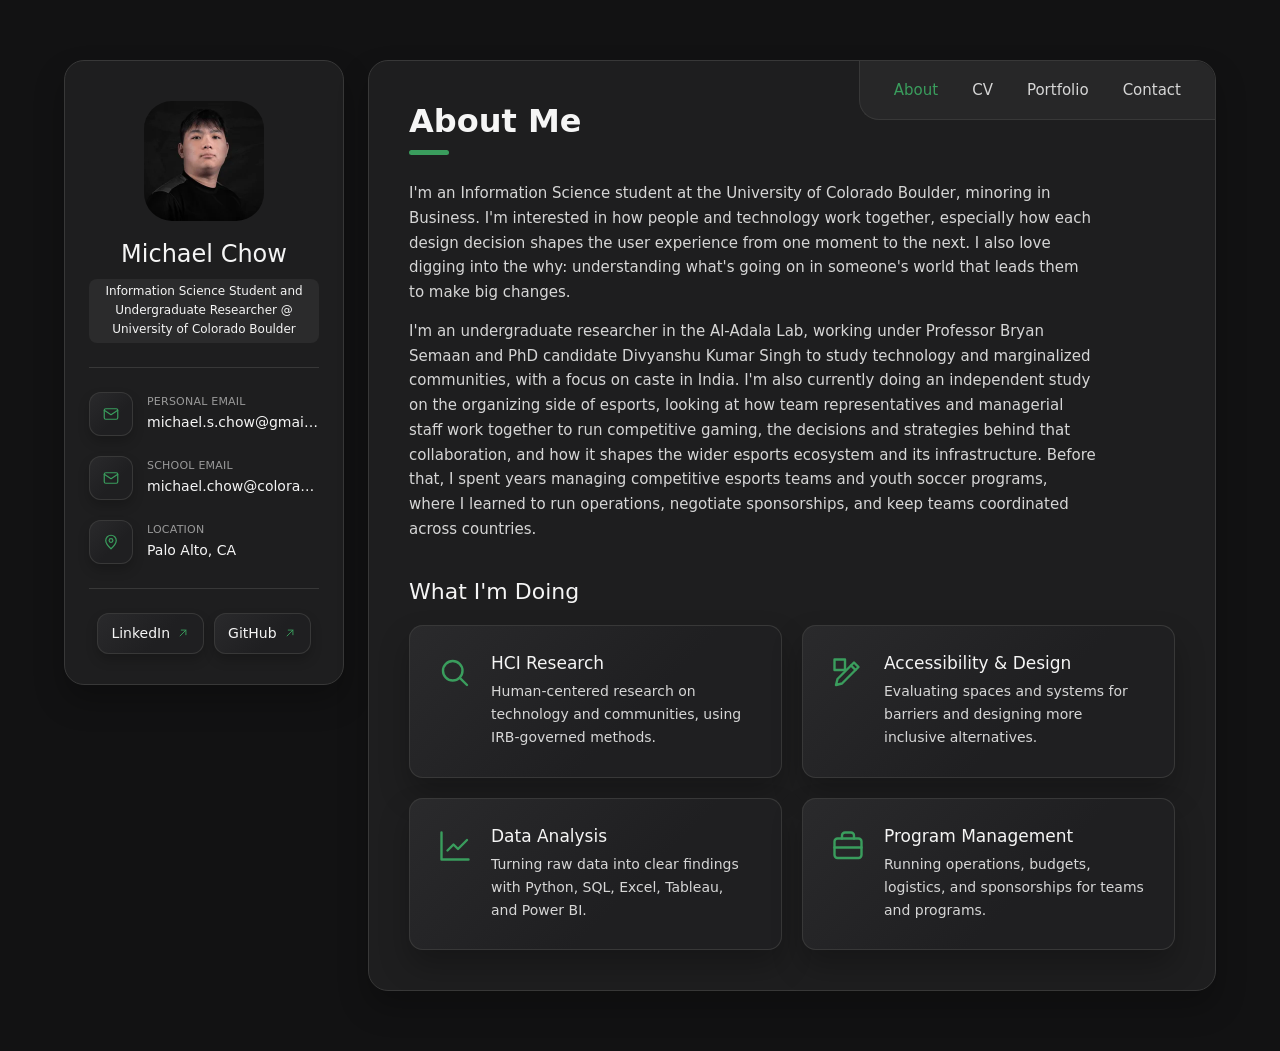
==== commit 36491296: "Replace Resume timeline with a CV tab: PDF preview and download" ====
--- a/index.html
+++ b/index.html
@@ -33,7 +33,7 @@
     <main class="panel">
       <nav class="tabs" aria-label="Sections">
         <button type="button" data-tab="about">About</button>
-        <button type="button" data-tab="resume">Resume</button>
+        <button type="button" data-tab="cv">CV</button>
         <button type="button" data-tab="portfolio">Portfolio</button>
         <button type="button" data-tab="contact">Contact</button>
       </nav>
@@ -45,19 +45,14 @@
         <ul class="services" id="services"></ul>
       </section>
 
-      <section class="tab" id="tab-resume" hidden>
-        <h2 class="heading">Resume</h2>
+      <section class="tab" id="tab-cv" hidden>
+        <h2 class="heading">CV</h2>
         <div class="cv-bar">
           <a class="btn" id="cv-download" download>Download CV (PDF)</a>
+          <a class="deck-open" id="cv-open" target="_blank" rel="noopener">Open in new tab</a>
           <span class="muted" id="cv-updated"></span>
         </div>
-        <div class="timeline-block">
-          <h3 class="subheading with-icon"><span class="icon-box" data-icon="book"></span>Education</h3>
-          <ol class="timeline" id="education"></ol>
-        </div>
-        <div id="experience-groups"></div>
-        <h3 class="subheading">Skills</h3>
-        <ul class="skills" id="skills"></ul>
+        <div class="cv-doc" id="cv-doc"><p class="cv-status">Loading CV…</p></div>
       </section>
 
       <section class="tab" id="tab-portfolio" hidden>
--- a/styles.css
+++ b/styles.css
@@ -48,7 +48,7 @@
 .avatar img { width: 100%; height: 100%; object-fit: cover; }
 .profile h1 { font-size: 24px; }
 .badge {
-  display: inline-block; margin: 10px 0 0; padding: 3px 14px; border-radius: 8px;
+  display: inline-block; margin: 10px 0 0; padding: 3px 14px; border-radius: 8px; line-height: 1.6; text-wrap: balance;
   background: var(--raise); color: var(--text); font-size: 12px; font-weight: 400;
 }
 .more { display: none; }
@@ -226,18 +226,54 @@
 .pj-step-title { color: var(--text); font-size: 15px; }
 .pj-step:hover .pj-step-title { color: var(--gold); }
 
+/* "More coming soon" card */
+.soon {
+  display: grid; align-content: center; justify-items: center; gap: 6px; text-align: center;
+  aspect-ratio: 4 / 3; padding: 18px; border-radius: 16px; border: 1.5px dashed var(--line);
+}
+.soon-mark {
+  display: grid; place-items: center; width: 40px; height: 40px; border-radius: 12px; margin-bottom: 6px;
+  background: var(--raise); color: var(--gold); font-size: 22px; font-weight: 500;
+}
+
+/* CV preview */
+.cv-doc { display: grid; gap: 18px; max-width: 820px; margin: 22px auto 0; }
+.cv-page { display: block; width: 100%; height: auto; background: #fff; border-radius: 6px; box-shadow: 0 0 0 1px var(--line), var(--shadow); }
+.cv-status { margin: 0; padding: 48px 16px; text-align: center; color: var(--muted); font-size: 14px; border: 1.5px dashed var(--line); border-radius: 14px; }
+.cv-status a { color: var(--gold); }
+
+/* Slide viewer */
+.deck { border-radius: 16px; overflow: hidden; box-shadow: 0 0 0 1px var(--line), var(--shadow); background: #000; }
+.deck:focus-visible { outline: 2px solid var(--gold); outline-offset: 3px; }
+.deck-stage { position: relative; aspect-ratio: 16 / 9; background: #000; touch-action: pan-y; }
+.deck-stage canvas { display: block; width: 100%; height: 100%; }
+.deck-status { position: absolute; inset: 0; display: grid; place-items: center; margin: 0; padding: 20px; text-align: center; color: var(--muted); font-size: 14px; }
+.deck-status a { color: var(--gold); }
+.deck-bar { display: flex; flex-wrap: wrap; align-items: center; gap: 10px; padding: 12px; background: var(--raise); border-top: 1px solid var(--line); }
+.deck-btn {
+  background: var(--card); color: var(--text); border: 0; border-radius: 10px; padding: 9px 14px; font-size: 14px; cursor: pointer;
+  box-shadow: inset 0 0 0 1px var(--line);
+}
+.deck-btn:hover:not(:disabled) { color: var(--gold); box-shadow: inset 0 0 0 1px var(--gold); }
+.deck-btn:disabled { opacity: .4; cursor: default; }
+.deck-count { flex: 1; text-align: center; color: var(--muted); font-size: 14px; font-variant-numeric: tabular-nums; min-width: 110px; }
+.deck-open { display: inline-flex; align-items: center; gap: 6px; color: var(--soft); font-size: 14px; text-decoration: none; padding: 9px 4px; }
+.deck-open .ico { width: 14px; height: 14px; color: var(--gold); }
+.deck-open:hover { color: var(--gold); }
+
 /* Tablet & phone */
 @media (max-width: 1000px) {
   .page { grid-template-columns: 1fr; padding: 16px 12px 96px; gap: 16px; }
-  .sidebar { position: relative; top: 0; padding: 20px; max-height: 128px; overflow: hidden; transition: max-height .35s ease; }
-  .sidebar.open { max-height: 800px; }
-  .profile { flex-direction: row; text-align: left; gap: 16px; }
+  .sidebar { position: relative; top: 0; padding: 20px; }
+  .sidebar:not(.open) .contacts { display: none; }
+  .profile { flex-direction: row; flex-wrap: wrap; text-align: left; gap: 16px; }
+  .profile-text { flex: 1; min-width: 0; }
   .avatar { width: 80px; height: 80px; border-radius: 20px; font-size: 28px; flex: none; }
   .profile h1 { font-size: 20px; }
   .more {
-    display: block; position: absolute; top: 0; right: 0;
-    background: var(--raise); color: var(--gold); border: 0; border-left: 1px solid var(--line); border-bottom: 1px solid var(--line);
-    border-radius: 0 var(--radius) 0 14px; padding: 10px 14px; font-size: 12px; cursor: pointer;
+    display: block; width: 100%;
+    background: var(--raise); color: var(--gold); border: 1px solid var(--line);
+    border-radius: 12px; padding: 10px 14px; font-size: 13px; cursor: pointer;
   }
   .social { justify-content: flex-start; }
   .panel { padding: 28px 18px; min-height: 0; }
@@ -250,6 +286,9 @@
   .services { grid-template-columns: 1fr; }
   .heading { font-size: 26px; }
   .pj-nav { grid-template-columns: 1fr; }
+  .deck-bar { gap: 8px; }
+  .deck-count { order: -1; flex-basis: 100%; }
+  .deck-btn { flex: 1; }
   .pj-step.next { text-align: left; }
 }
 @media (prefers-reduced-motion: reduce) {
